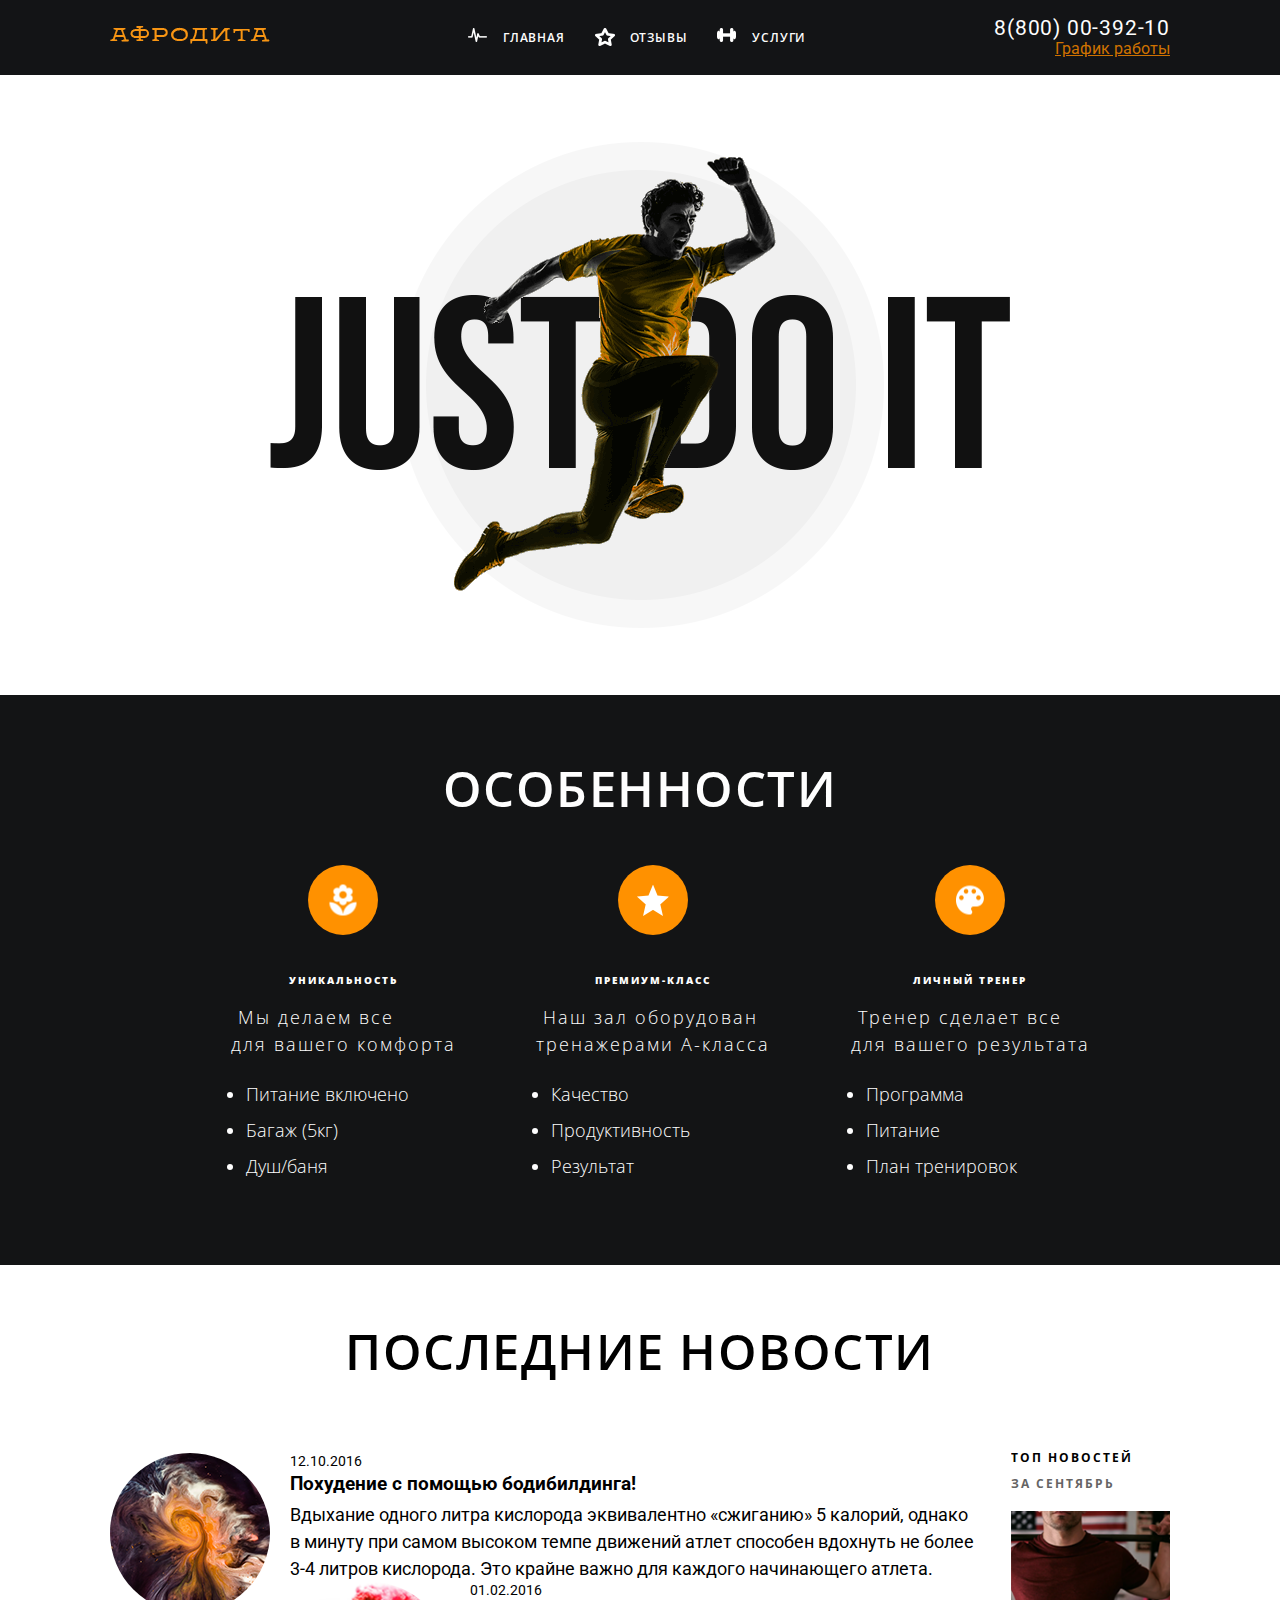
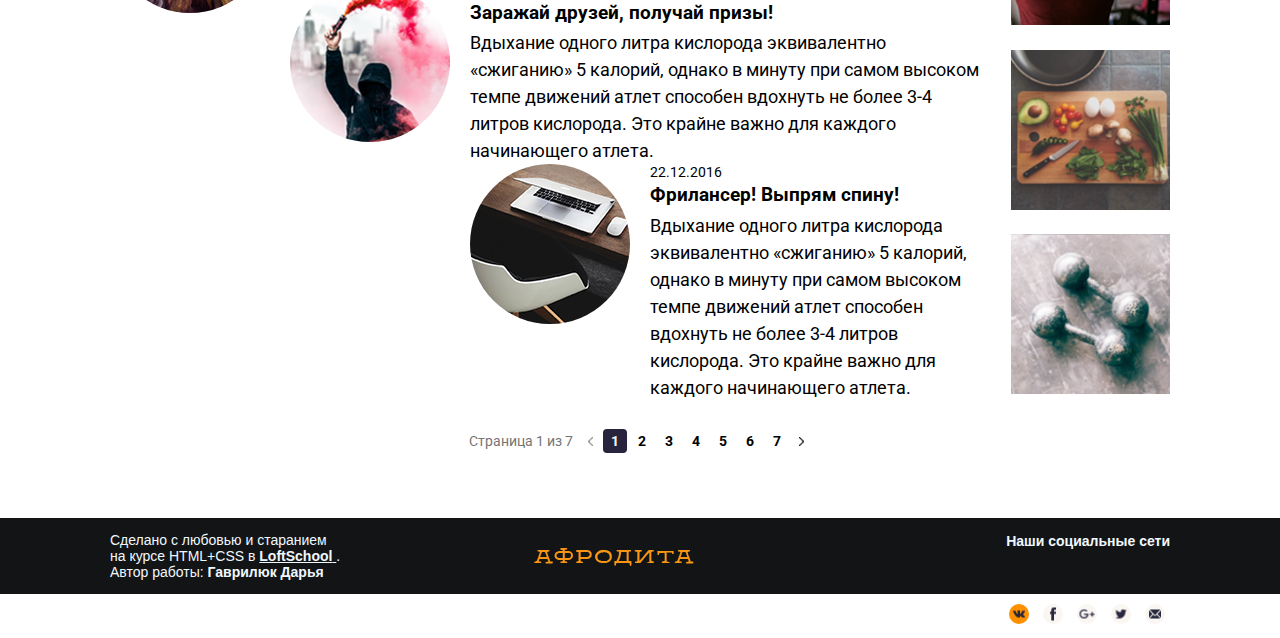
==== index.html @ f14b1eaf "Изменила код первых трех элементов сайта с учетом технологии flex" ====
<!DOCTYPE html>
<html lang="en">

<head>
    <meta charset="UTF-8">
    <meta name="viewport" content="width=device-width, initial-scale=1.0">
    <meta http-equiv="X-UA-Compatible" content="ie=edge">
    <link rel="stylesheet" href="css/main.css">
    <link href="https://fonts.googleapis.com/css?family=Open+Sans:300,400,600,700,800|Roboto:300,400,500,700&amp;subset=cyrillic"
        rel="stylesheet">
    <link rel="shortcut icon" type="image/x-icon" href="/images/favicon.ico">

    <title>Fitness</title>
</head>

<body>
    <div class="wrapper">
        <header class="header ">
            <div class="container container--header">
                <div class="logo">
                    <img src="./images/Афродита.png" alt="Логотип Афродита">
                </div>
                <ul class="menu">
                    <li class="menu__item">
                        <a href="#" class="menu__link">
                            <div class="menu__link-icon">
                                <img src="./images/Главная-иконка.png" alt="Главная" class="menu__image">
                            </div>
                            <div class="menu__link-text">Главная</div>
                        </a>
                    </li>
                    <li class="menu__item">
                        <a href="#" class="menu__link">
                            <div class="menu__link-icon">
                                <img src="./images/Отзывы-иконка.png" alt="Отзывы" class="menu__image">
                            </div>
                            <div class="menu__link-text">Отзывы</div>
                        </a>
                    </li>
                    <li class="menu__item">
                        <a href="#" class="menu__link">
                            <div class="menu__link-icon">
                                <img src="./images/Услуги-иконка.png" alt="Услуги" class="menu__image">
                            </div>
                            <div class="menu__link-text">Услуги</div>
                        </a>
                    </li>
                </ul>
                <div class="info">
                    <a href="+78000039210" class="info__phone">8(800) 00-392-10</a>
                    <div class="info__text">График работы</div>
                </div>
            </div>
        </header>
        <div class="banner ">
            <div class="container container--banner">
                <img src="./images/justdoit.png" alt="Just do it" class="banner__image">
            </div>
        </div>
        <div class="features ">
            <div class="container container--features clearfix">
                <h1 class="title title--features">особенности</h1>
                <ul class="features__list">
                    <li class="features__item">
                        <div class="features__wrap">
                            <img src="./images/flower.png" alt="flower" class="features__image">
                        </div>
                        <h3 class="features__h3-title">уникальность</h3>
                        <p class="features__text"> Мы делаем все
                            <br> для вашего комфорта</p>
                        <ul class="features__little-list">
                            <li class="fearures__little-item">Питание включено</li>
                            <li class="fearures__little-item">Багаж (5кг)</li>
                            <li class="fearures__little-item">Душ/баня</li>
                        </ul>
                    </li>
                    <li class="features__item">
                        <div class="features__wrap">
                            <img src="./images/mark-as-favorite-star.png" alt="star" class="features__image">
                        </div>
                        <h3 class="features__h3-title">премиум-класс</h3>
                        <p class="features__text"> Наш зал оборудован
                            <br> тренажерами А-класса</p>
                        <ul class="features__little-list">
                            <li class="fearures__little-item">Качество</li>
                            <li class="fearures__little-item">Продуктивность</li>
                            <li class="fearures__little-item">Результат</li>
                        </ul>
                    </li>
                    <li class="features__item">
                        <div class="features__wrap">
                            <img src="./images/painter-palette.png" alt="painter" class="features__image">
                        </div>
                        <h3 class="features__h3-title">личный тренер</h3>
                        <p class="features__text"> Тренер сделает все
                            <br> для вашего результата</p>
                        <ul class="features__little-list">
                            <li class="fearures__little-item">Программа</li>
                            <li class="fearures__little-item">Питание</li>
                            <li class="fearures__little-item">План тренировок</li>
                        </ul>
                    </li>
                </ul>
            </div>
        </div>
        <div class="news ">
            <div class="container">
                <h1 class="title title--news ">последние новости</h1>
                <div class="last-news">
                    <!-- Левая новостная часть -->
                    <ul class="last-news__items">
                        <li class="last-news__item">
                            <a href="#" class="last-news__link">
                                <div class="last-news__wrap-images">
                                    <img src="./images/galaxy.png" alt="galaxy" class="last-news__image">
                                </div>
                                <div class="last-news__date">12.10.2016</div>
                                <h3 class="last-news__little-title">Похудение с помощью бодибилдинга!</h3>
                                <p class="last-news__text"> Вдыхание одного литра кислорода эквивалентно «сжиганию» 5 калорий, однако в минуту при самом
                                    высоком темпе движений атлет способен вдохнуть не более 3-4 литров кислорода. Это крайне
                                    важно для каждого начинающего атлета.
                                </p>
                            </a>
                        </li>
                        <li class="last-news__item ">
                            <a href="#" class="last-news__link">
                                <div class="last-news__wrap-images">
                                    <img src="./images/smoke.png" alt="smoke" class="last-news__image">
                                </div>
                                <div class="last-news__date">01.02.2016</div>
                                <h3 class="last-news__little-title">Заражай друзей, получай призы!</h3>
                                <p class="last-news__text"> Вдыхание одного литра кислорода эквивалентно «сжиганию» 5 калорий, однако в минуту при самом
                                    высоком темпе движений атлет способен вдохнуть не более 3-4 литров кислорода. Это крайне
                                    важно для каждого начинающего атлета.
                                </p>
                            </a>
                        </li>
                        <li class="last-news__item ">
                            <a href="#" class="last-news__link">
                                <div class="last-news__wrap-images">
                                    <img src="./images/computer.png" alt="computer" class="last-news__image">
                                </div>
                                <div class="last-news__date">22.12.2016</div>
                                <h3 class="last-news__little-title">Фрилансер! Выпрям спину!</h3>
                                <p class="last-news__text">Вдыхание одного литра кислорода эквивалентно «сжиганию» 5 калорий, однако в минуту при самом
                                    высоком темпе движений атлет способен вдохнуть не более 3-4 литров кислорода. Это крайне
                                    важно для каждого начинающего атлета.
                                </p>
                            </a>
                        </li>
                    </ul>
                </div>
                <!-- Правая новостная часть -->
                <div class="sidebar">
                    <p class="sidebar__title">топ новостей</p>
                    <p class="sidebar__month">за сентябрь</p>
                    <ul class="sidebar__list">
                        <li class="sidebar__item">
                            <a href="#" class="sidebar__link">
                                <div class="sidebar__wrap-images">
                                    <img src="./images/man.png" alt="man" class="sidebar__image">
                                </div>
                            </a>
                        </li>
                        <li class="sidebar__item">
                            <a href="#" class="sidebar__link">
                                <div class="sidebar__wrap-images">
                                    <img src="./images/cooking.png" alt="cooking" class="sidebar__image">
                                </div>
                            </a>
                        </li>
                        <li class="sidebar__item">
                            <a href="#" class="sidebar__link">
                                <div class="sidebar__wrap-images">
                                    <img src="./images/dumbbells.png" alt="dumbbells" class="sidebar__image">
                                </div>
                            </a>
                        </li>
                    </ul>


                </div>
            </div>
        </div>
        <div class="switcher ">
            <div class="switcher__title">Страница 1 из 7</div>
            <div class="switcher__paginator">
                <ul class="switcher__pages">
                    <li class="switcher__page">
                        <a href="#" class="switcher__prev">
                            <img src="./images/switch_left.png" class="switcher__switch" alt="switch_right">

                        </a>
                    </li>
                    <li class="switcher__page switcher__page ">
                        <a href="#" class="switcher__link switcher__link-activ">1</a>
                    </li>
                    <li class="switcher__page">
                        <a href="#" class="switcher__link">2</a>
                    </li>
                    <li class="switcher__page">
                        <a href="#" class="switcher__link">3</a>
                    </li>
                    <li class="switcher__page">
                        <a href="#" class="switcher__link">4</a>
                    </li>
                    <li class="switcher__page">
                        <a href="#" class="switcher__link">5</a>
                    </li>
                    <li class="switcher__page">
                        <a href="#" class="switcher__link">6</a>
                    </li>
                    <li class="switcher__page">
                        <a href="#" class="switcher__link">7</a>
                    </li>
                    <li class="switcher__page">
                        <a href="#" class="switcher__next">
                            <img src="./images/switch_right.png" class="switcher__switch" alt="switch_left"> </a>
                    </li>
                </ul>

            </div>
        </div>
    </div>
    <div class="footer">
        <div class="container container-footer">
            <p class="copy">Сделано с любовью и старанием <br> на курсе HTML+CSS в
                <ins>
                    <b>LoftSchool</b>
                </ins>.
                <br>Автор работы:
                <b>Гаврилюк Дарья</b>
            </p>
            <a href="#" class="footer__logo">
                <img src="./images/Афродита.png" alt="Афродита" class="footer__logo-images">
            </a>
            <span class="socials">Наши социальные сети</span>
            <ul class="socials__list">
                <li class="socials__list-item">
                    <a href="#" class="socials__link socials__link--activ ">
                        <img src="./images/vk.png" alt="ВКонтакте" class="socials__images">
                    </a>
                </li>
                <li class="socials__list-item">
                    <a href="#" class="socials__link">
                        <img src="./images/fb.png" alt="Facebook" class="socials__images">
                    </a>
                </li>
                <li class="socials__list-item">
                    <a href="#" class="socials__link">
                        <img src="./images/google.png" alt="google" class="socials__images">
                    </a>
                </li>
                <li class="socials__list-item">
                    <a href="#" class="socials__link">
                        <img src="./images/twitter.png" alt="twitter" class="socials__images">
                    </a>
                </li>
                <li class="socials__list-item">
                    <a href="#" class="socials__link">
                        <img src="./images/mail.png" alt="mail" class="socials__images">
                    </a>
                </li>
            </ul>
        </div>
    </div>
</body>

</html>
---- css/main.css ----
@import 'normalize.css';
@import 'base.css';
@import 'fonts.css';
@import 'header.css';
@import 'banner.css';
@import 'features.css';
@import 'news.css';
@import 'switcher.css';
@import 'footer.css';

body{
    margin:0;
    padding:0;
    font-family: 'Roboto', Helvetica, sans-serif;
}

.title{
    font-size: 49px;
    text-transform: uppercase;
    text-align: center;
    font-family: 'Open Sans', sans-serif;
    font-weight: 600;
    letter-spacing: 1.5px;
    
}

.title--features{
    color: rgb(254, 254, 254);

    margin-top: 0;
    /* padding: 55px 0 25px 0; */
    
}

.title--news{
    padding: 25px 0;
}
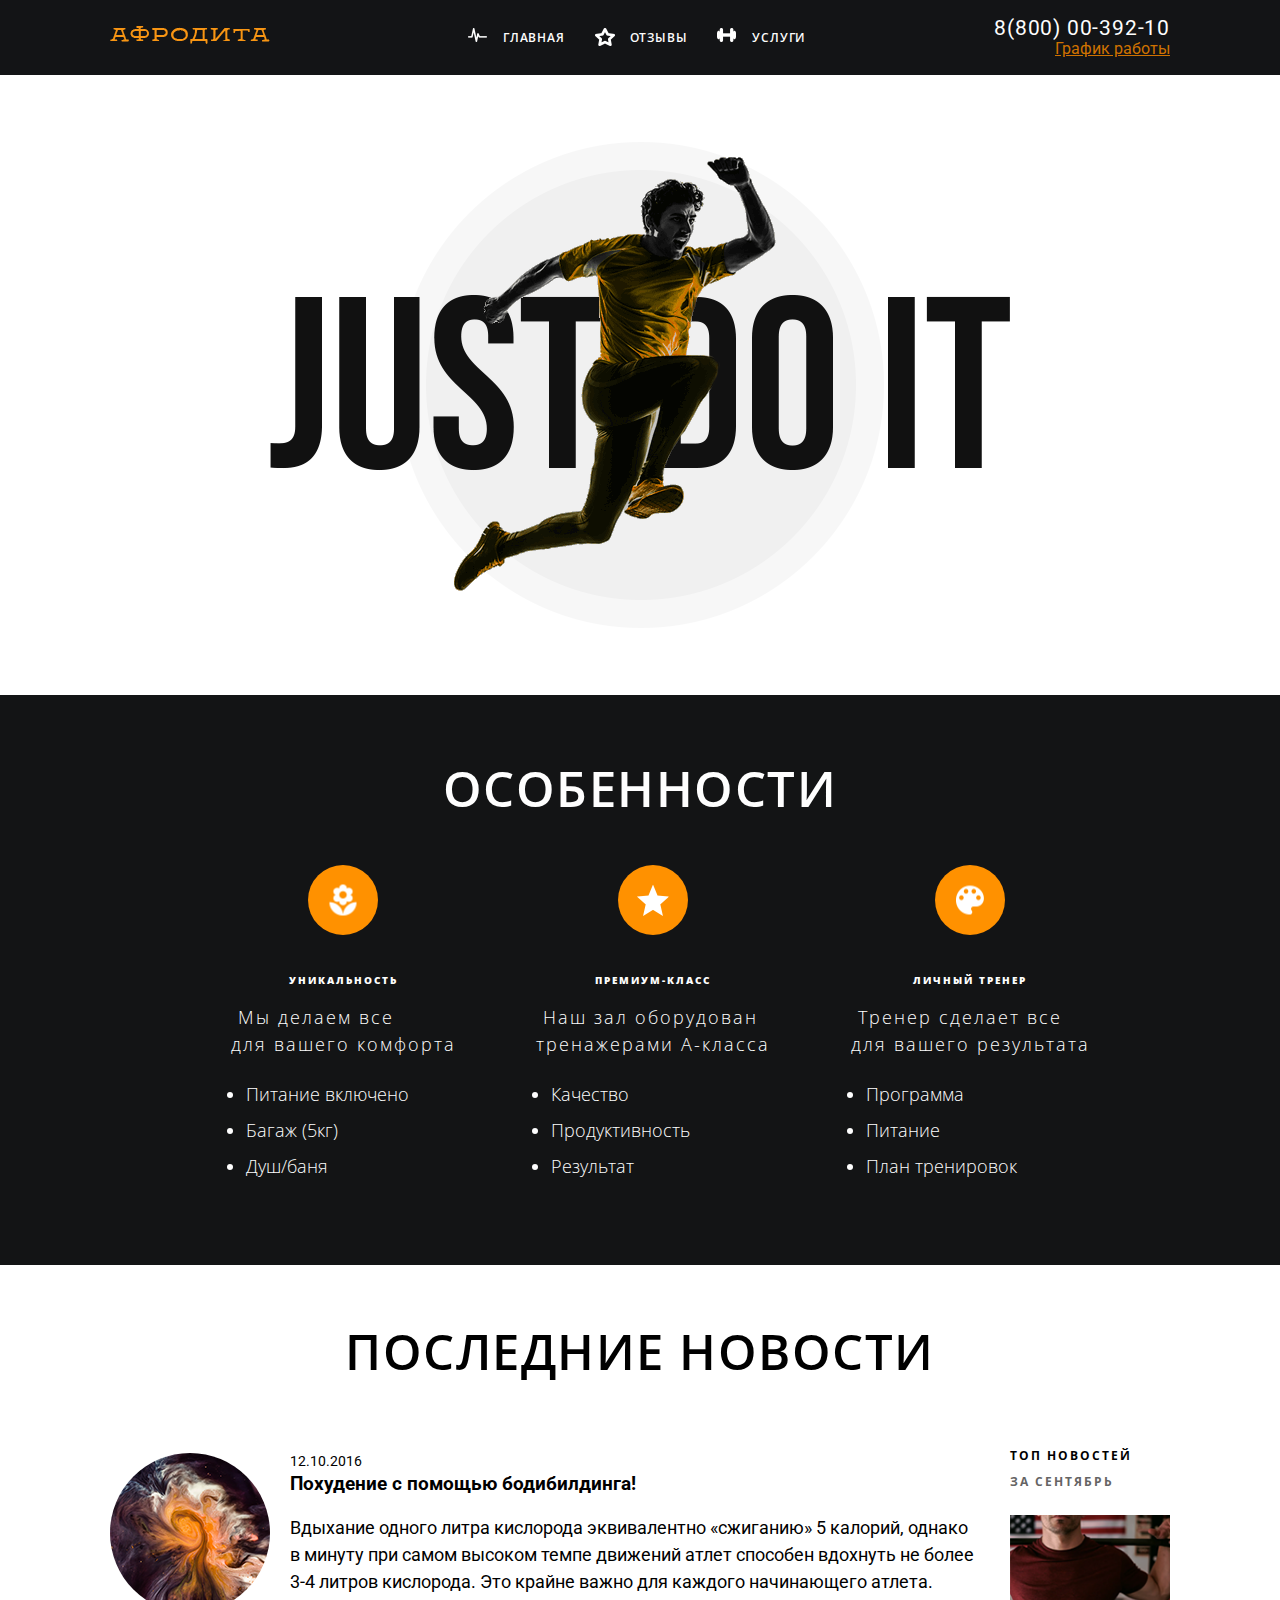
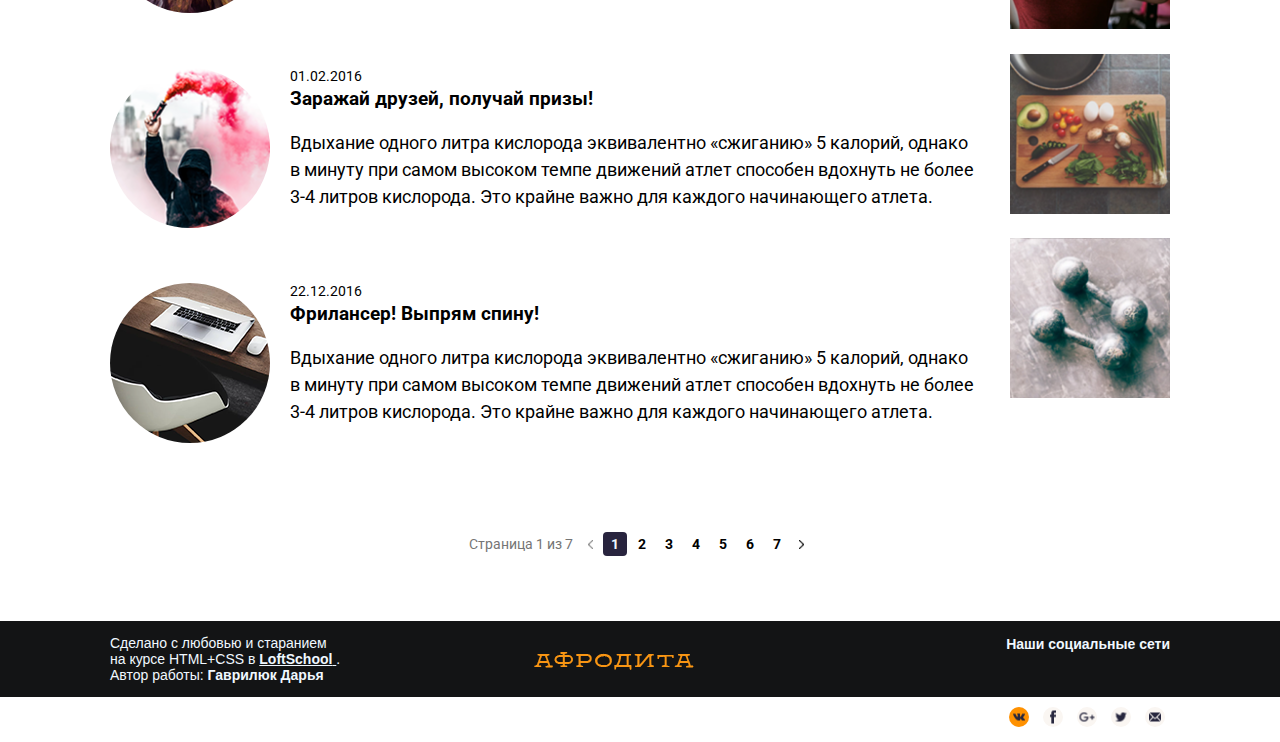
==== commit f179a416: "Изменила код в части News с учетом Flex-технологии" ====
--- a/index.html
+++ b/index.html
@@ -104,8 +104,10 @@
             </div>
         </div>
         <div class="news ">
-            <div class="container">
+            <div class="container">    
                 <h1 class="title title--news ">последние новости</h1>
+            </div>
+            <div class="container container--news">
                 <div class="last-news">
                     <!-- Левая новостная часть -->
                     <ul class="last-news__items">
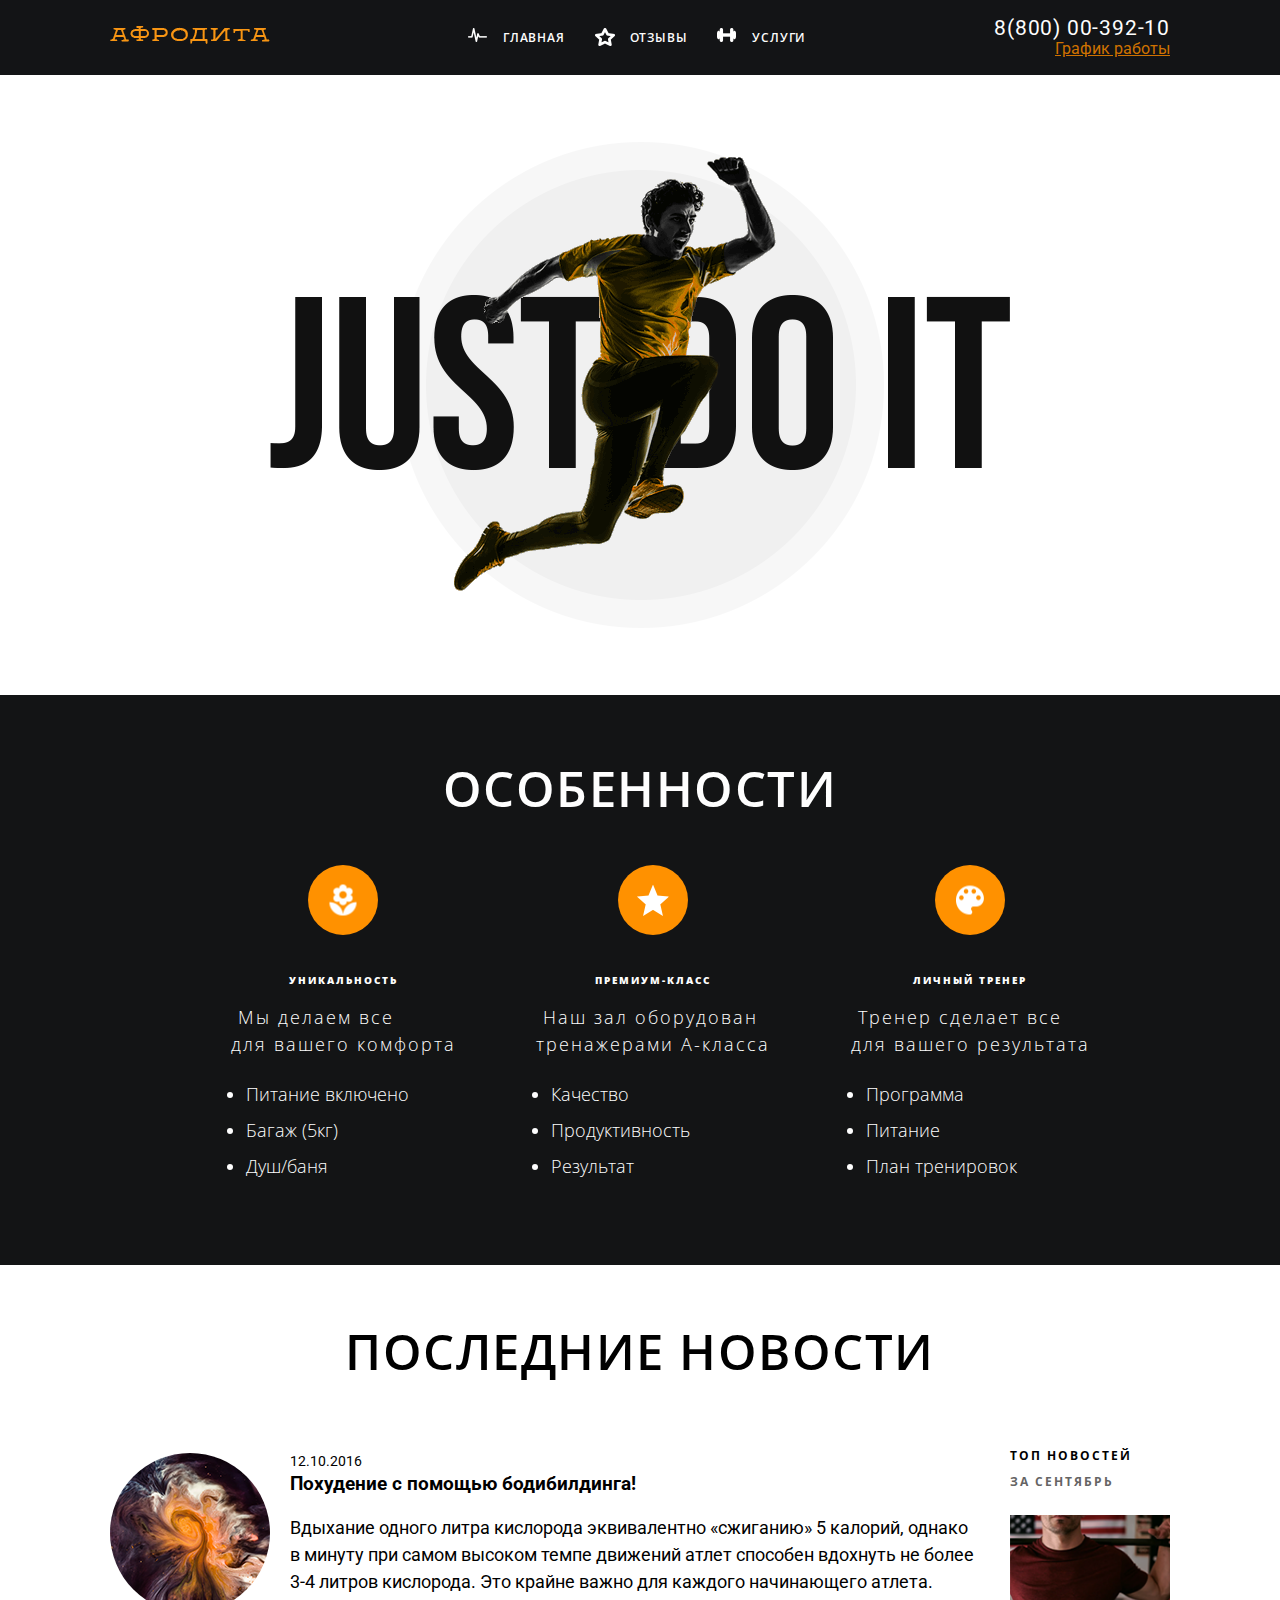
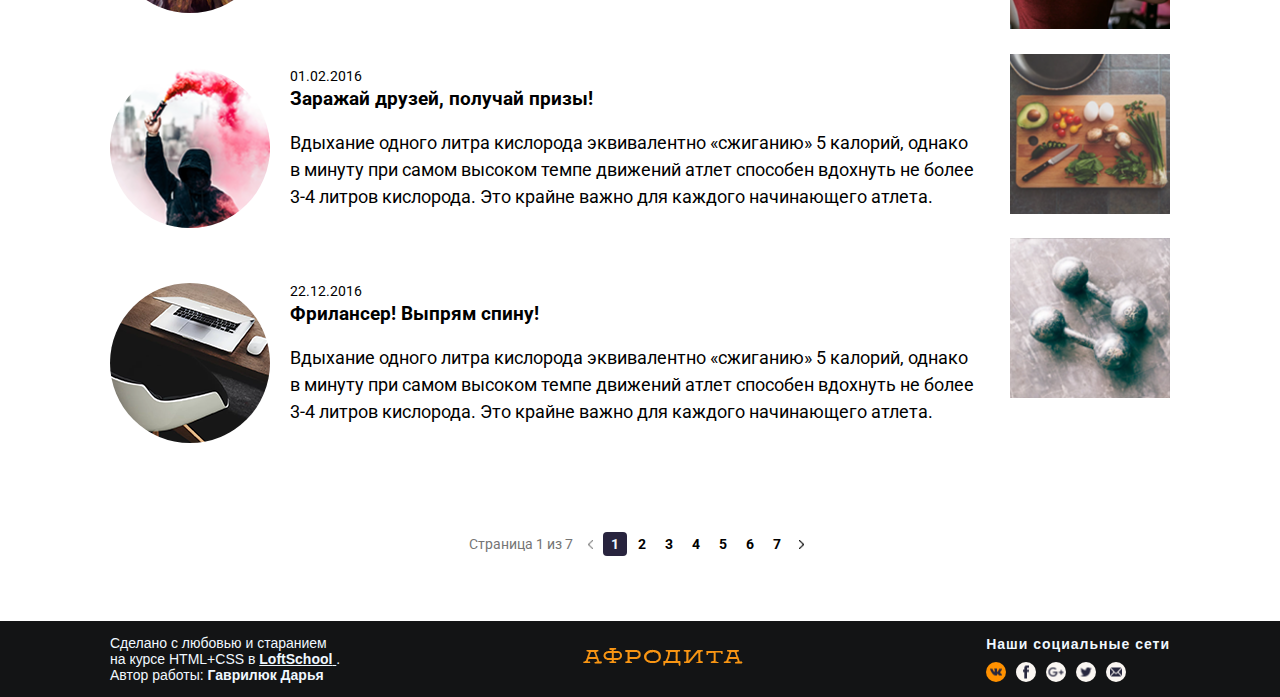
==== commit e168bab5: "Изменила код footer с учетом технологии flex" ====
--- a/index.html
+++ b/index.html
@@ -236,7 +236,7 @@
             <a href="#" class="footer__logo">
                 <img src="./images/Афродита.png" alt="Афродита" class="footer__logo-images">
             </a>
-            <span class="socials">Наши социальные сети</span>
+            <span class="socials">Наши социальные сети
             <ul class="socials__list">
                 <li class="socials__list-item">
                     <a href="#" class="socials__link socials__link--activ ">
@@ -264,6 +264,7 @@
                     </a>
                 </li>
             </ul>
+        </span>
         </div>
     </div>
 </body>
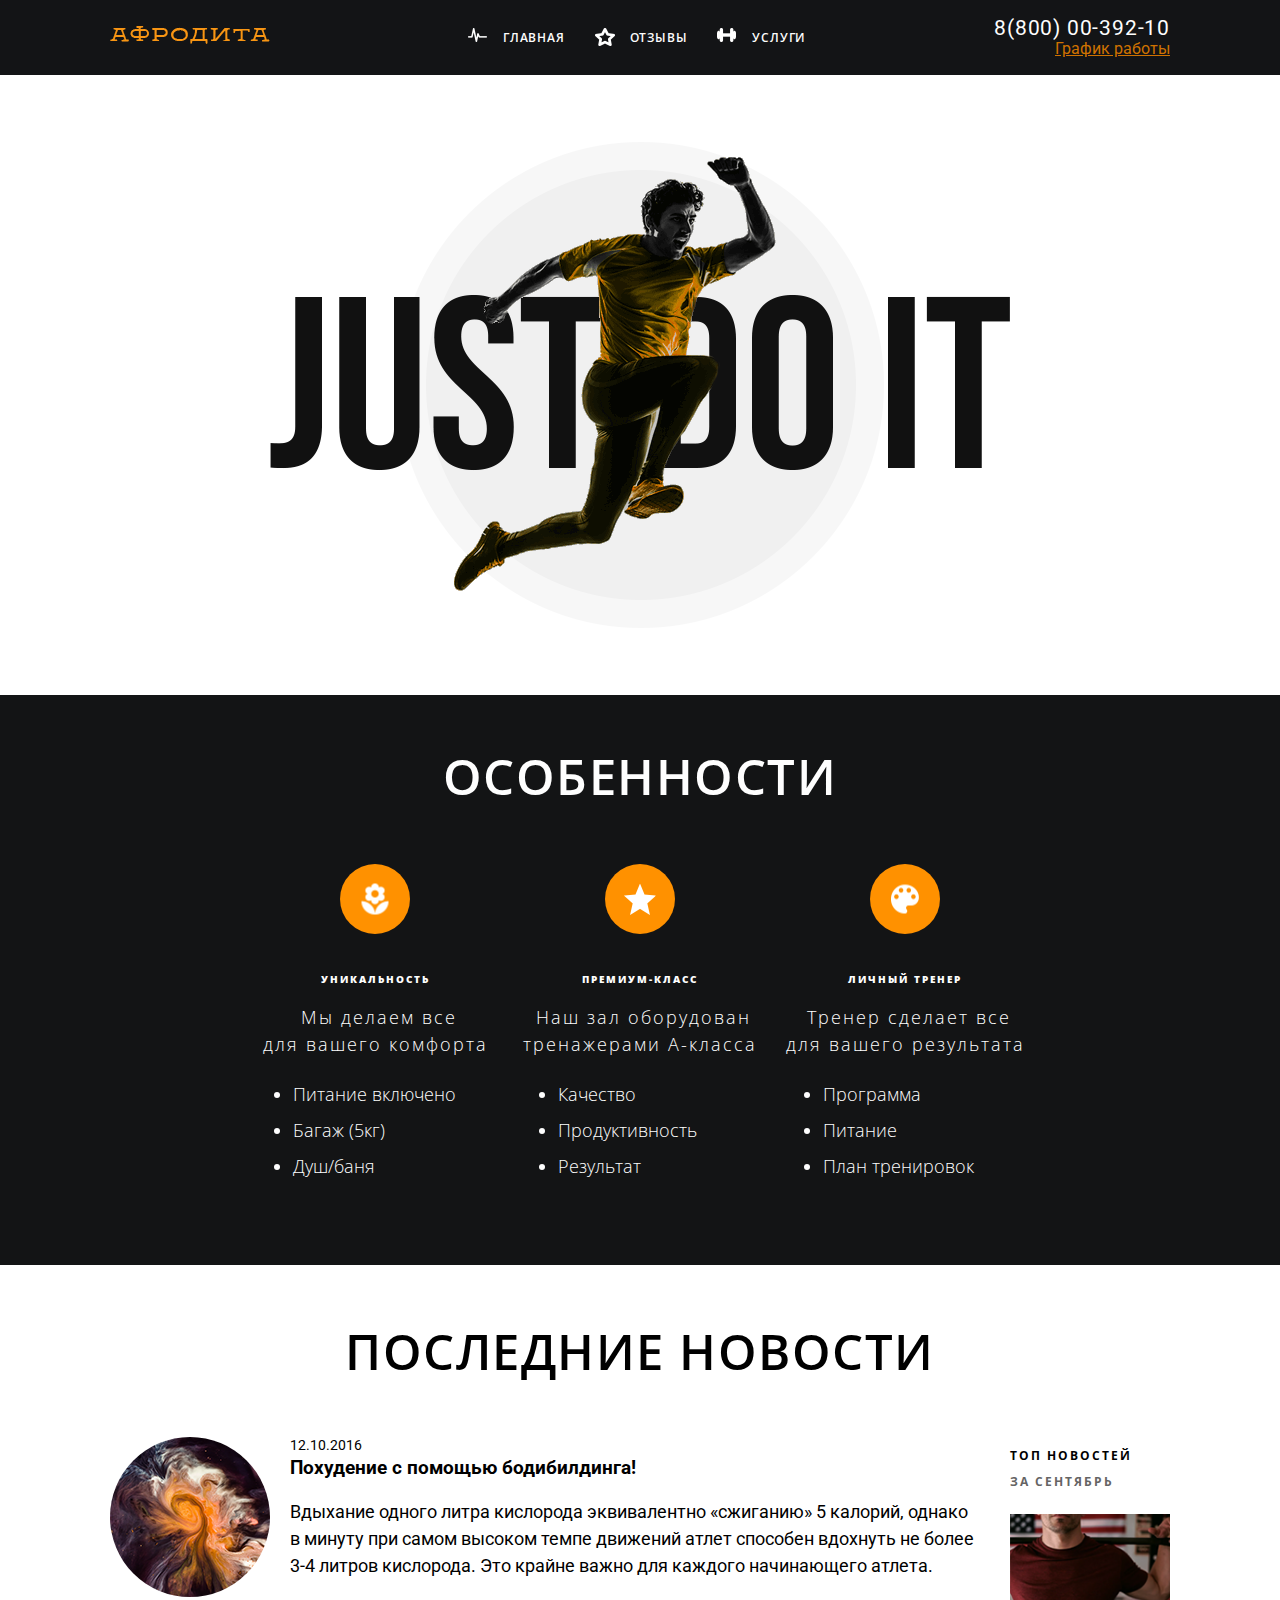
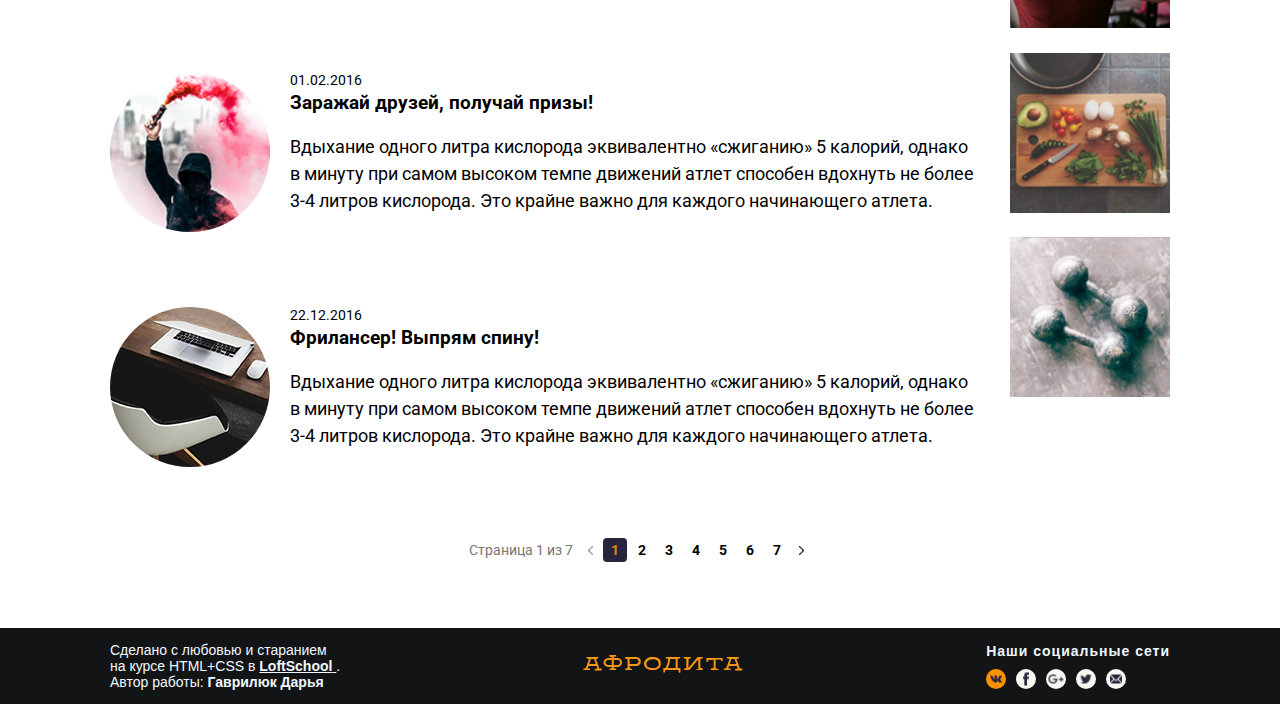
==== commit 00e95150: "Завершила работу над первой страницей макета (с учетом замечаний)" ====
--- a/index.html
+++ b/index.html
@@ -17,9 +17,9 @@
     <div class="wrapper">
         <header class="header ">
             <div class="container container--header">
-                <div class="logo">
+                <a href="./index.html" class="logo">
                     <img src="./images/Афродита.png" alt="Логотип Афродита">
-                </div>
+                </a>
                 <ul class="menu">
                     <li class="menu__item">
                         <a href="#" class="menu__link">
@@ -58,7 +58,7 @@
             </div>
         </div>
         <div class="features ">
-            <div class="container container--features clearfix">
+            <div class="container container--features">
                 <h1 class="title title--features">особенности</h1>
                 <ul class="features__list">
                     <li class="features__item">
@@ -112,7 +112,7 @@
                     <!-- Левая новостная часть -->
                     <ul class="last-news__items">
                         <li class="last-news__item">
-                            <a href="#" class="last-news__link">
+                            <div class="last-news__link">
                                 <div class="last-news__wrap-images">
                                     <img src="./images/galaxy.png" alt="galaxy" class="last-news__image">
                                 </div>
@@ -122,10 +122,10 @@
                                     высоком темпе движений атлет способен вдохнуть не более 3-4 литров кислорода. Это крайне
                                     важно для каждого начинающего атлета.
                                 </p>
-                            </a>
+                            </div>
                         </li>
                         <li class="last-news__item ">
-                            <a href="#" class="last-news__link">
+                            <div class="last-news__link">
                                 <div class="last-news__wrap-images">
                                     <img src="./images/smoke.png" alt="smoke" class="last-news__image">
                                 </div>
@@ -135,10 +135,10 @@
                                     высоком темпе движений атлет способен вдохнуть не более 3-4 литров кислорода. Это крайне
                                     важно для каждого начинающего атлета.
                                 </p>
-                            </a>
+                            </div>
                         </li>
                         <li class="last-news__item ">
-                            <a href="#" class="last-news__link">
+                            <div class="last-news__link">
                                 <div class="last-news__wrap-images">
                                     <img src="./images/computer.png" alt="computer" class="last-news__image">
                                 </div>
@@ -148,7 +148,7 @@
                                     высоком темпе движений атлет способен вдохнуть не более 3-4 литров кислорода. Это крайне
                                     важно для каждого начинающего атлета.
                                 </p>
-                            </a>
+                            </div>
                         </li>
                     </ul>
                 </div>
--- a/css/main.css
+++ b/css/main.css
@@ -27,7 +27,8 @@
 .title--features{
     color: rgb(254, 254, 254);
 
-    margin-top: 0;
+    /* margin-top: 0; */
+    margin-bottom: 60px;
     /* padding: 55px 0 25px 0; */
     
 }
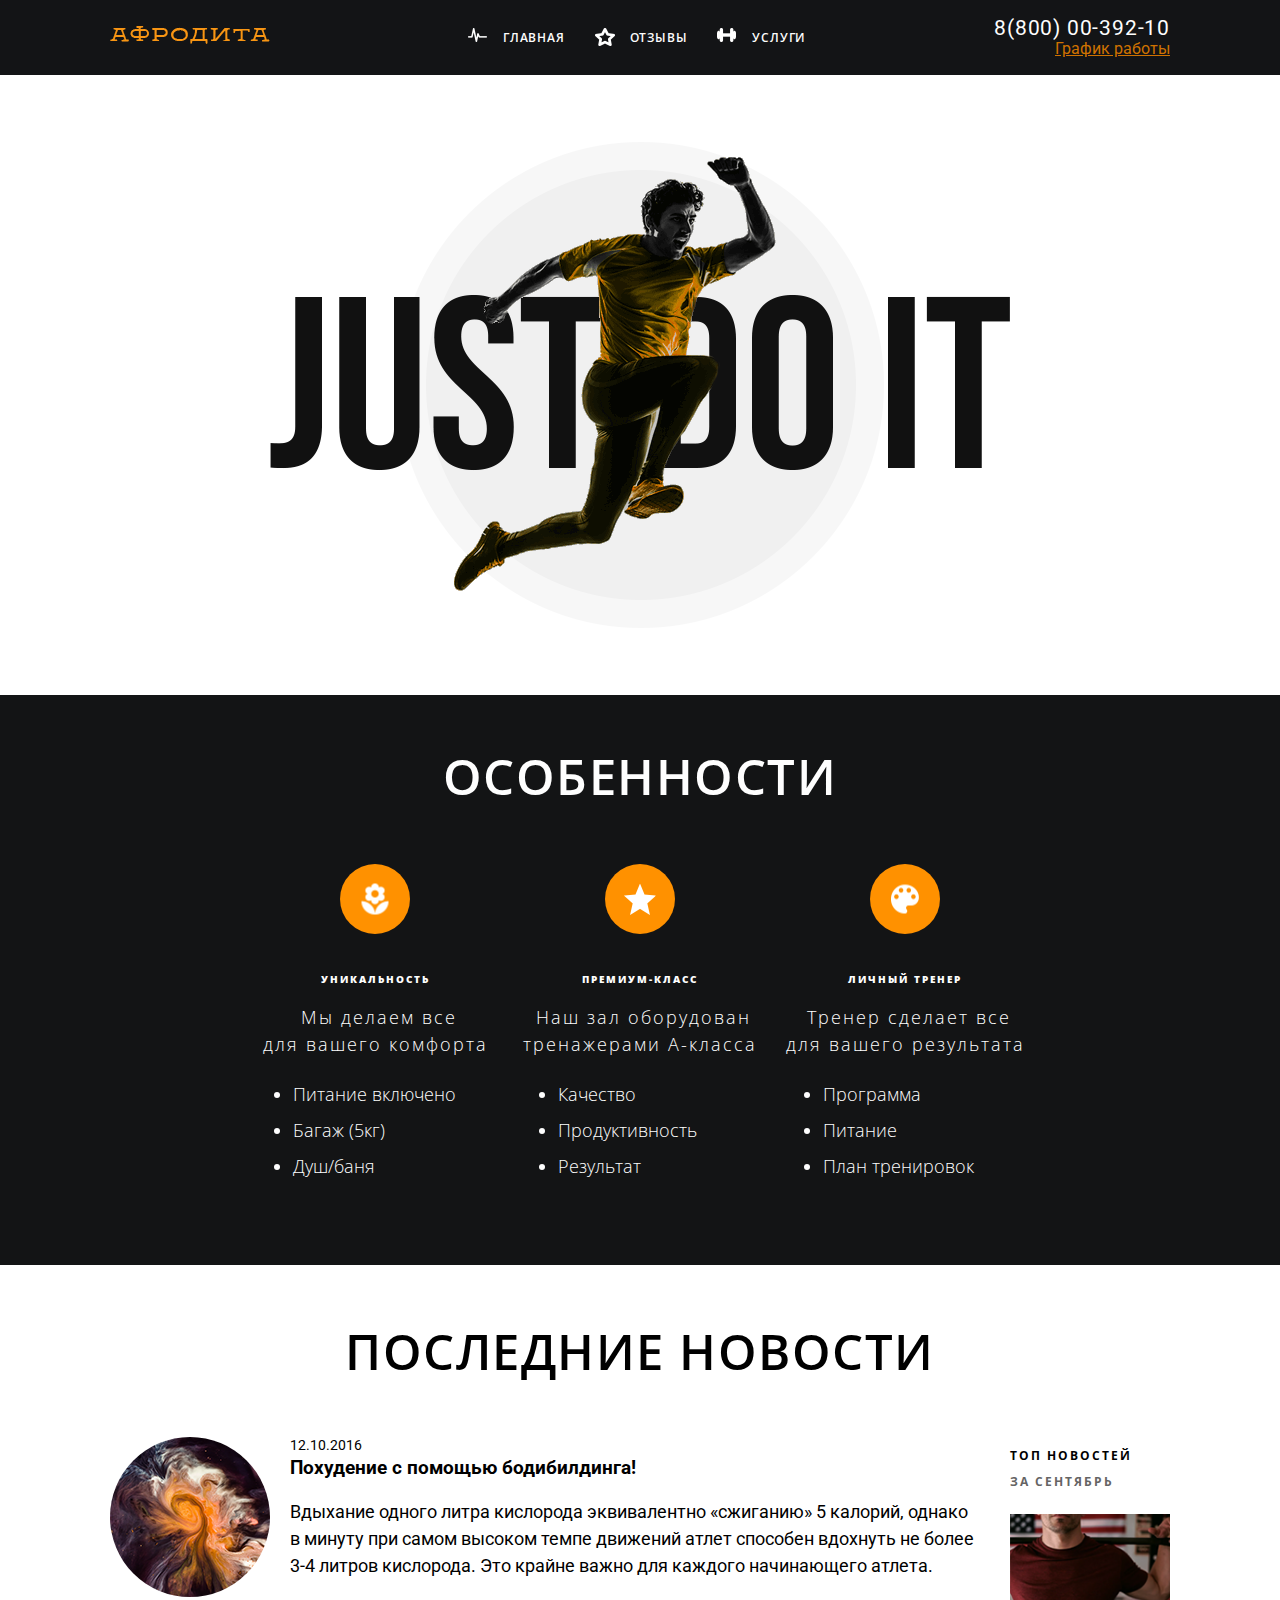
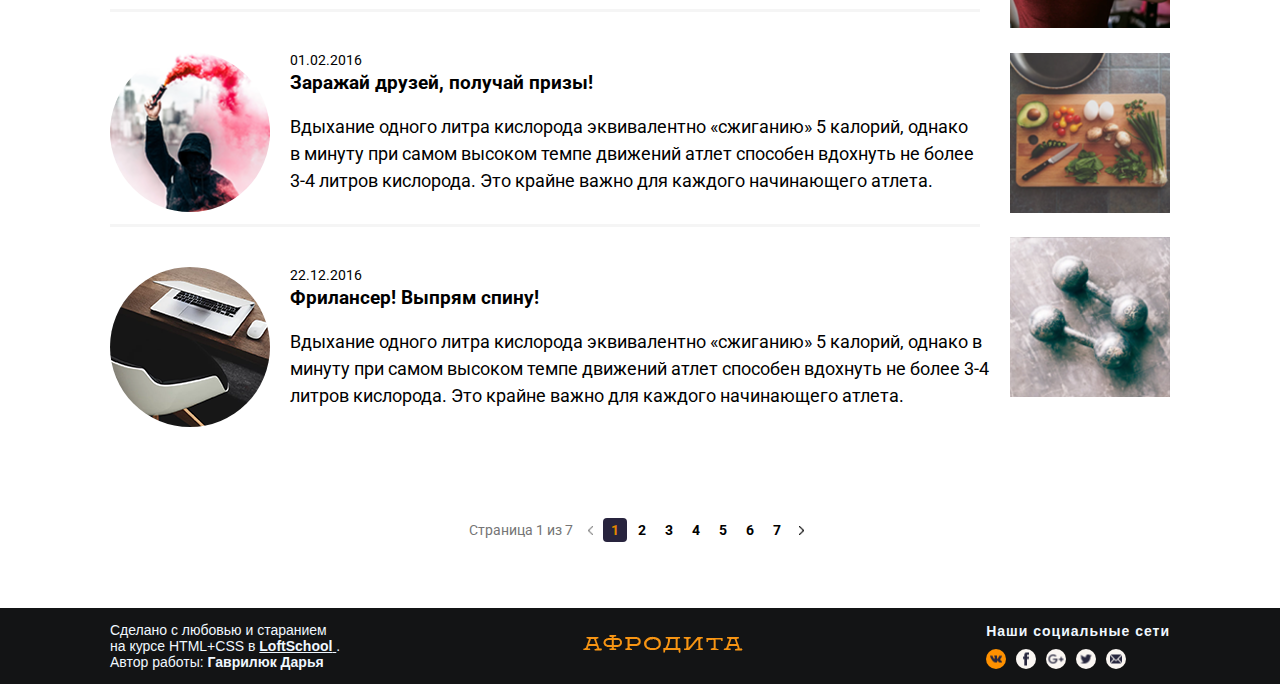
==== commit 2458a85f: "Завершила раоту над второй страницей сайта Отзывы" ====
--- a/index.html
+++ b/index.html
@@ -30,7 +30,7 @@
                         </a>
                     </li>
                     <li class="menu__item">
-                        <a href="#" class="menu__link">
+                        <a href="comments.html" class="menu__link">
                             <div class="menu__link-icon">
                                 <img src="./images/Отзывы-иконка.png" alt="Отзывы" class="menu__image">
                             </div>
--- a/css/main.css
+++ b/css/main.css
@@ -7,6 +7,9 @@
 @import 'news.css';
 @import 'switcher.css';
 @import 'footer.css';
+@import 'comments.css';
+@import 'comp-serv.css';
+@import 'review.css';
 
 body{
     margin:0;
@@ -17,15 +20,20 @@
 .title{
     font-size: 49px;
     text-transform: uppercase;
-    text-align: center;
+    text-align: left;
     font-family: 'Open Sans', sans-serif;
     font-weight: 600;
     letter-spacing: 1.5px;
     
 }
+.title--news{
+    text-align: center;
+    padding: 25px 0;
+}
 
 .title--features{
     color: rgb(254, 254, 254);
+    text-align: center;
 
     /* margin-top: 0; */
     margin-bottom: 60px;
@@ -33,6 +41,7 @@
     
 }
 
-.title--news{
-    padding: 25px 0;
-}
+.title--comments{
+   text-align: left; 
+    margin-left: 95px;
+}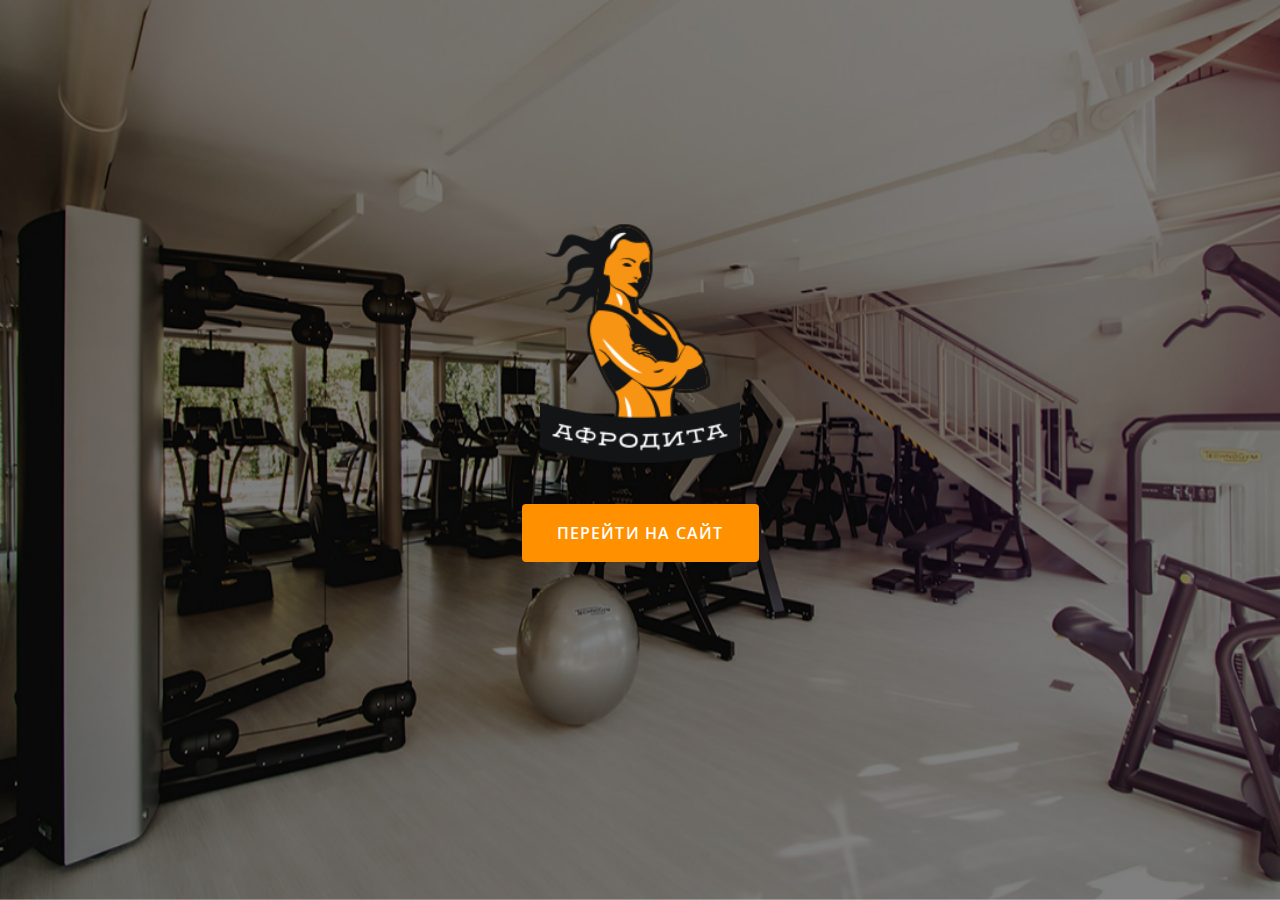
==== commit c8cfe22a: "Изменения в названии стартовой страницы" ====
--- a/index.html
+++ b/index.html
@@ -6,267 +6,21 @@
     <meta name="viewport" content="width=device-width, initial-scale=1.0">
     <meta http-equiv="X-UA-Compatible" content="ie=edge">
     <link rel="stylesheet" href="css/main.css">
-    <link href="https://fonts.googleapis.com/css?family=Open+Sans:300,400,600,700,800|Roboto:300,400,500,700&amp;subset=cyrillic"
+    <link href="https://fonts.googleapis.com/css?family=Open+Sans:300,300i,400,600,700,800|Roboto:300,400,500,700&amp;subset=cyrillic"
         rel="stylesheet">
     <link rel="shortcut icon" type="image/x-icon" href="/images/favicon.ico">
 
-    <title>Fitness</title>
+    <title>Afrodita</title>
 </head>
 
 <body>
-    <div class="wrapper">
-        <header class="header ">
-            <div class="container container--header">
-                <a href="./index.html" class="logo">
-                    <img src="./images/Афродита.png" alt="Логотип Афродита">
-                </a>
-                <ul class="menu">
-                    <li class="menu__item">
-                        <a href="#" class="menu__link">
-                            <div class="menu__link-icon">
-                                <img src="./images/Главная-иконка.png" alt="Главная" class="menu__image">
-                            </div>
-                            <div class="menu__link-text">Главная</div>
-                        </a>
-                    </li>
-                    <li class="menu__item">
-                        <a href="comments.html" class="menu__link">
-                            <div class="menu__link-icon">
-                                <img src="./images/Отзывы-иконка.png" alt="Отзывы" class="menu__image">
-                            </div>
-                            <div class="menu__link-text">Отзывы</div>
-                        </a>
-                    </li>
-                    <li class="menu__item">
-                        <a href="#" class="menu__link">
-                            <div class="menu__link-icon">
-                                <img src="./images/Услуги-иконка.png" alt="Услуги" class="menu__image">
-                            </div>
-                            <div class="menu__link-text">Услуги</div>
-                        </a>
-                    </li>
-                </ul>
-                <div class="info">
-                    <a href="+78000039210" class="info__phone">8(800) 00-392-10</a>
-                    <div class="info__text">График работы</div>
-                </div>
-            </div>
-        </header>
-        <div class="banner ">
-            <div class="container container--banner">
-                <img src="./images/justdoit.png" alt="Just do it" class="banner__image">
-            </div>
-        </div>
-        <div class="features ">
-            <div class="container container--features">
-                <h1 class="title title--features">особенности</h1>
-                <ul class="features__list">
-                    <li class="features__item">
-                        <div class="features__wrap">
-                            <img src="./images/flower.png" alt="flower" class="features__image">
-                        </div>
-                        <h3 class="features__h3-title">уникальность</h3>
-                        <p class="features__text"> Мы делаем все
-                            <br> для вашего комфорта</p>
-                        <ul class="features__little-list">
-                            <li class="fearures__little-item">Питание включено</li>
-                            <li class="fearures__little-item">Багаж (5кг)</li>
-                            <li class="fearures__little-item">Душ/баня</li>
-                        </ul>
-                    </li>
-                    <li class="features__item">
-                        <div class="features__wrap">
-                            <img src="./images/mark-as-favorite-star.png" alt="star" class="features__image">
-                        </div>
-                        <h3 class="features__h3-title">премиум-класс</h3>
-                        <p class="features__text"> Наш зал оборудован
-                            <br> тренажерами А-класса</p>
-                        <ul class="features__little-list">
-                            <li class="fearures__little-item">Качество</li>
-                            <li class="fearures__little-item">Продуктивность</li>
-                            <li class="fearures__little-item">Результат</li>
-                        </ul>
-                    </li>
-                    <li class="features__item">
-                        <div class="features__wrap">
-                            <img src="./images/painter-palette.png" alt="painter" class="features__image">
-                        </div>
-                        <h3 class="features__h3-title">личный тренер</h3>
-                        <p class="features__text"> Тренер сделает все
-                            <br> для вашего результата</p>
-                        <ul class="features__little-list">
-                            <li class="fearures__little-item">Программа</li>
-                            <li class="fearures__little-item">Питание</li>
-                            <li class="fearures__little-item">План тренировок</li>
-                        </ul>
-                    </li>
-                </ul>
-            </div>
-        </div>
-        <div class="news ">
-            <div class="container">    
-                <h1 class="title title--news ">последние новости</h1>
-            </div>
-            <div class="container container--news">
-                <div class="last-news">
-                    <!-- Левая новостная часть -->
-                    <ul class="last-news__items">
-                        <li class="last-news__item">
-                            <div class="last-news__link">
-                                <div class="last-news__wrap-images">
-                                    <img src="./images/galaxy.png" alt="galaxy" class="last-news__image">
-                                </div>
-                                <div class="last-news__date">12.10.2016</div>
-                                <h3 class="last-news__little-title">Похудение с помощью бодибилдинга!</h3>
-                                <p class="last-news__text"> Вдыхание одного литра кислорода эквивалентно «сжиганию» 5 калорий, однако в минуту при самом
-                                    высоком темпе движений атлет способен вдохнуть не более 3-4 литров кислорода. Это крайне
-                                    важно для каждого начинающего атлета.
-                                </p>
-                            </div>
-                        </li>
-                        <li class="last-news__item ">
-                            <div class="last-news__link">
-                                <div class="last-news__wrap-images">
-                                    <img src="./images/smoke.png" alt="smoke" class="last-news__image">
-                                </div>
-                                <div class="last-news__date">01.02.2016</div>
-                                <h3 class="last-news__little-title">Заражай друзей, получай призы!</h3>
-                                <p class="last-news__text"> Вдыхание одного литра кислорода эквивалентно «сжиганию» 5 калорий, однако в минуту при самом
-                                    высоком темпе движений атлет способен вдохнуть не более 3-4 литров кислорода. Это крайне
-                                    важно для каждого начинающего атлета.
-                                </p>
-                            </div>
-                        </li>
-                        <li class="last-news__item ">
-                            <div class="last-news__link">
-                                <div class="last-news__wrap-images">
-                                    <img src="./images/computer.png" alt="computer" class="last-news__image">
-                                </div>
-                                <div class="last-news__date">22.12.2016</div>
-                                <h3 class="last-news__little-title">Фрилансер! Выпрям спину!</h3>
-                                <p class="last-news__text">Вдыхание одного литра кислорода эквивалентно «сжиганию» 5 калорий, однако в минуту при самом
-                                    высоком темпе движений атлет способен вдохнуть не более 3-4 литров кислорода. Это крайне
-                                    важно для каждого начинающего атлета.
-                                </p>
-                            </div>
-                        </li>
-                    </ul>
-                </div>
-                <!-- Правая новостная часть -->
-                <div class="sidebar">
-                    <p class="sidebar__title">топ новостей</p>
-                    <p class="sidebar__month">за сентябрь</p>
-                    <ul class="sidebar__list">
-                        <li class="sidebar__item">
-                            <a href="#" class="sidebar__link">
-                                <div class="sidebar__wrap-images">
-                                    <img src="./images/man.png" alt="man" class="sidebar__image">
-                                </div>
-                            </a>
-                        </li>
-                        <li class="sidebar__item">
-                            <a href="#" class="sidebar__link">
-                                <div class="sidebar__wrap-images">
-                                    <img src="./images/cooking.png" alt="cooking" class="sidebar__image">
-                                </div>
-                            </a>
-                        </li>
-                        <li class="sidebar__item">
-                            <a href="#" class="sidebar__link">
-                                <div class="sidebar__wrap-images">
-                                    <img src="./images/dumbbells.png" alt="dumbbells" class="sidebar__image">
-                                </div>
-                            </a>
-                        </li>
-                    </ul>
-
-
-                </div>
-            </div>
-        </div>
-        <div class="switcher ">
-            <div class="switcher__title">Страница 1 из 7</div>
-            <div class="switcher__paginator">
-                <ul class="switcher__pages">
-                    <li class="switcher__page">
-                        <a href="#" class="switcher__prev">
-                            <img src="./images/switch_left.png" class="switcher__switch" alt="switch_right">
-
-                        </a>
-                    </li>
-                    <li class="switcher__page switcher__page ">
-                        <a href="#" class="switcher__link switcher__link-activ">1</a>
-                    </li>
-                    <li class="switcher__page">
-                        <a href="#" class="switcher__link">2</a>
-                    </li>
-                    <li class="switcher__page">
-                        <a href="#" class="switcher__link">3</a>
-                    </li>
-                    <li class="switcher__page">
-                        <a href="#" class="switcher__link">4</a>
-                    </li>
-                    <li class="switcher__page">
-                        <a href="#" class="switcher__link">5</a>
-                    </li>
-                    <li class="switcher__page">
-                        <a href="#" class="switcher__link">6</a>
-                    </li>
-                    <li class="switcher__page">
-                        <a href="#" class="switcher__link">7</a>
-                    </li>
-                    <li class="switcher__page">
-                        <a href="#" class="switcher__next">
-                            <img src="./images/switch_right.png" class="switcher__switch" alt="switch_left"> </a>
-                    </li>
-                </ul>
-
-            </div>
+    <div class="start-page">
+        <img class="start-page-img" src="/images/gym.png" alt="gym">
+        <div class="start-page-group">
+            <img class="start-page-logo" src="/images/afrodita-logo.png">
+            <a href="index.html" class="start-page-link">
+                <span class="start-page-link__text">Перейти на сайт</span>
+            </a>
         </div>
     </div>
-    <div class="footer">
-        <div class="container container-footer">
-            <p class="copy">Сделано с любовью и старанием <br> на курсе HTML+CSS в
-                <ins>
-                    <b>LoftSchool</b>
-                </ins>.
-                <br>Автор работы:
-                <b>Гаврилюк Дарья</b>
-            </p>
-            <a href="#" class="footer__logo">
-                <img src="./images/Афродита.png" alt="Афродита" class="footer__logo-images">
-            </a>
-            <span class="socials">Наши социальные сети
-            <ul class="socials__list">
-                <li class="socials__list-item">
-                    <a href="#" class="socials__link socials__link--activ ">
-                        <img src="./images/vk.png" alt="ВКонтакте" class="socials__images">
-                    </a>
-                </li>
-                <li class="socials__list-item">
-                    <a href="#" class="socials__link">
-                        <img src="./images/fb.png" alt="Facebook" class="socials__images">
-                    </a>
-                </li>
-                <li class="socials__list-item">
-                    <a href="#" class="socials__link">
-                        <img src="./images/google.png" alt="google" class="socials__images">
-                    </a>
-                </li>
-                <li class="socials__list-item">
-                    <a href="#" class="socials__link">
-                        <img src="./images/twitter.png" alt="twitter" class="socials__images">
-                    </a>
-                </li>
-                <li class="socials__list-item">
-                    <a href="#" class="socials__link">
-                        <img src="./images/mail.png" alt="mail" class="socials__images">
-                    </a>
-                </li>
-            </ul>
-        </span>
-        </div>
-    </div>
-</body>
-
-</html>+</body>--- a/css/main.css
+++ b/css/main.css
@@ -10,6 +10,9 @@
 @import 'comments.css';
 @import 'comp-serv.css';
 @import 'review.css';
+@import 'amenities.css';
+@import 'partners.css';
+@import 'intro.css';
 
 body{
     margin:0;
@@ -18,11 +21,11 @@
 }
 
 .title{
-    font-size: 49px;
     text-transform: uppercase;
     text-align: left;
     font-family: 'Open Sans', sans-serif;
     font-weight: 600;
+    font-size: 49px;
     letter-spacing: 1.5px;
     
 }
